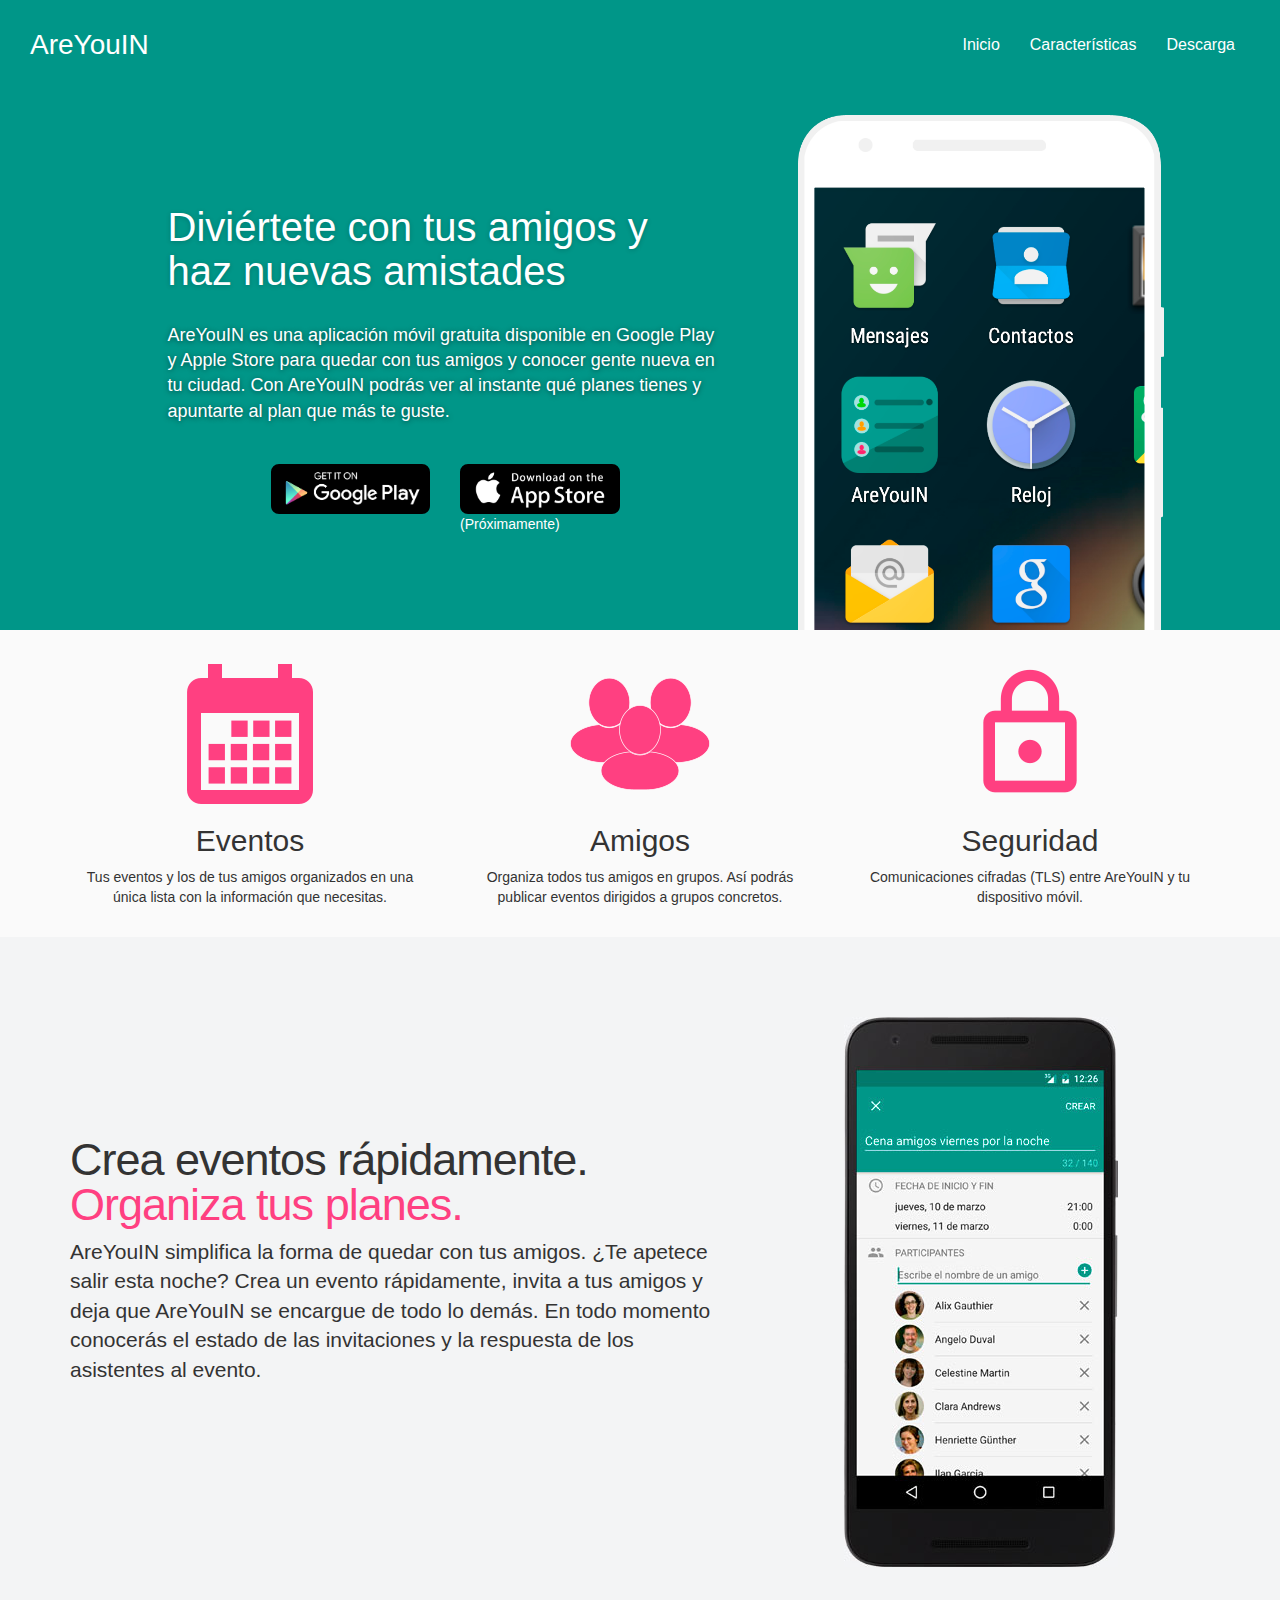
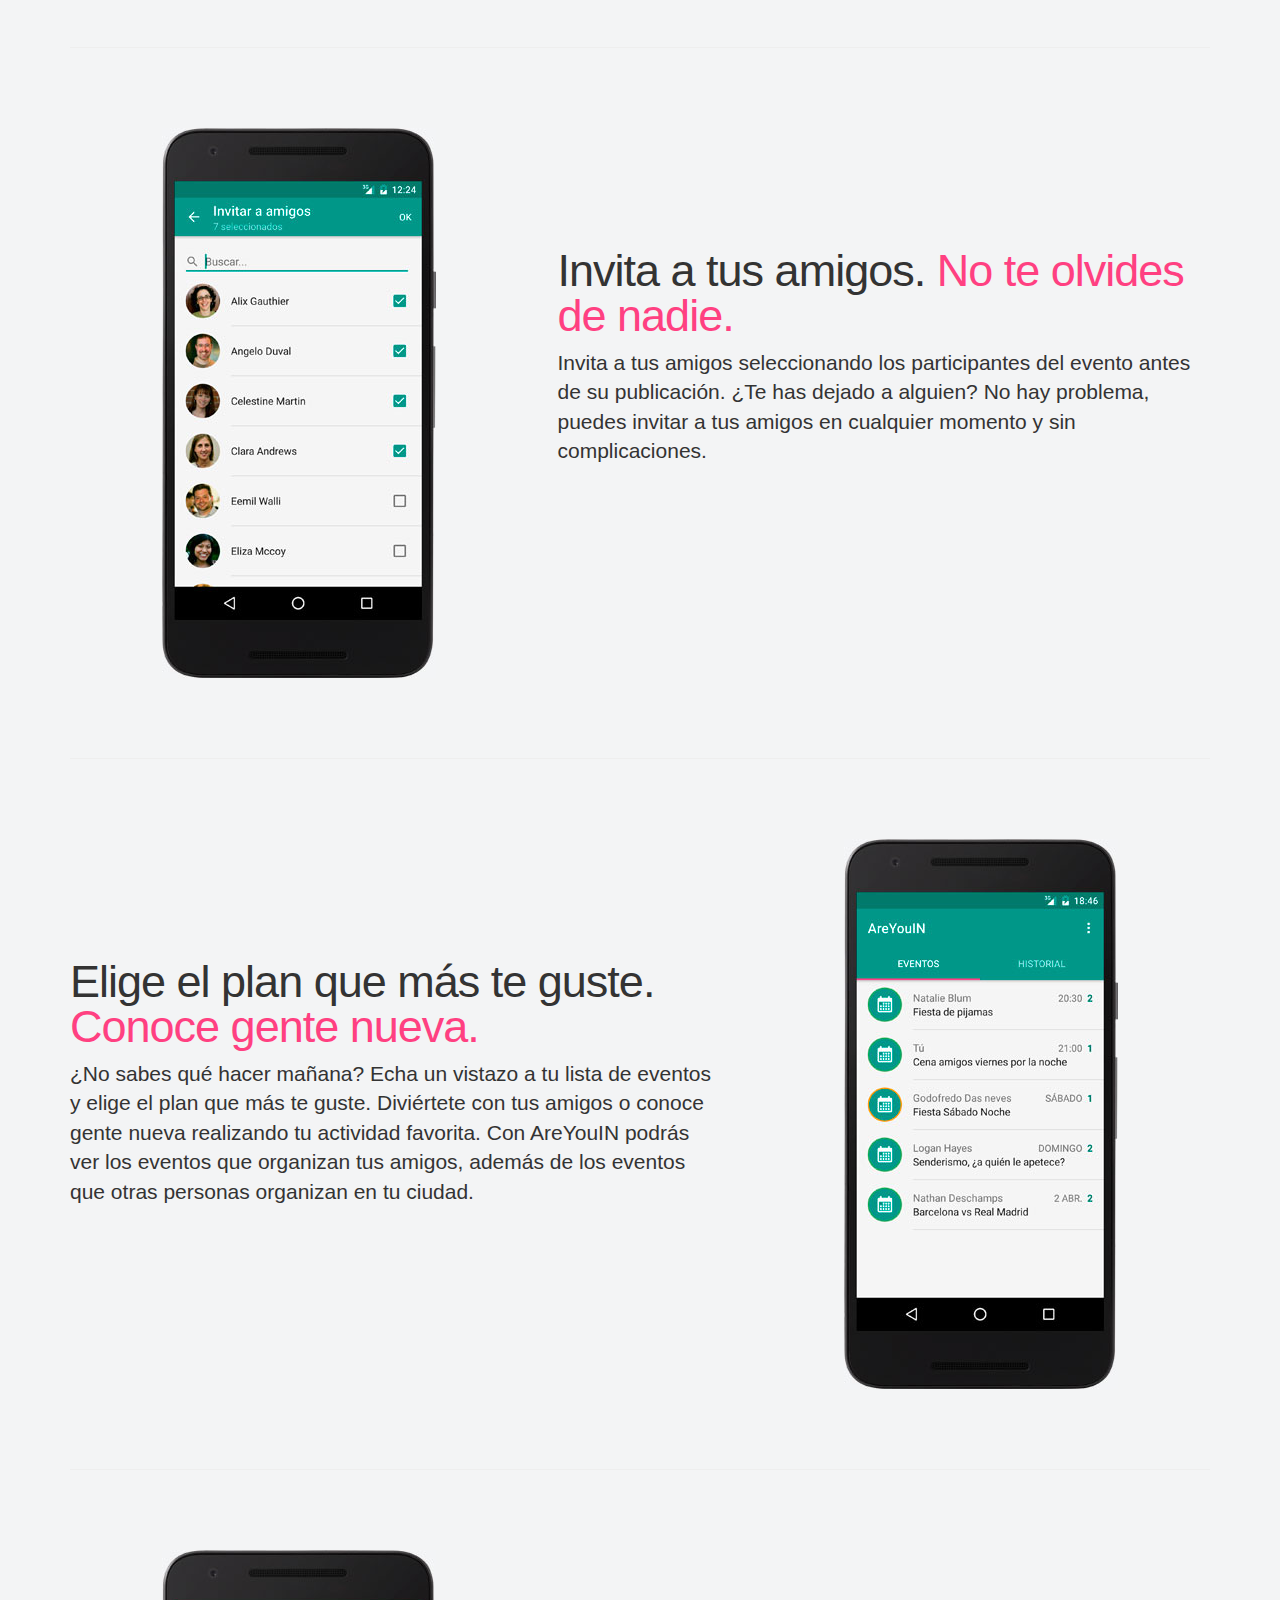
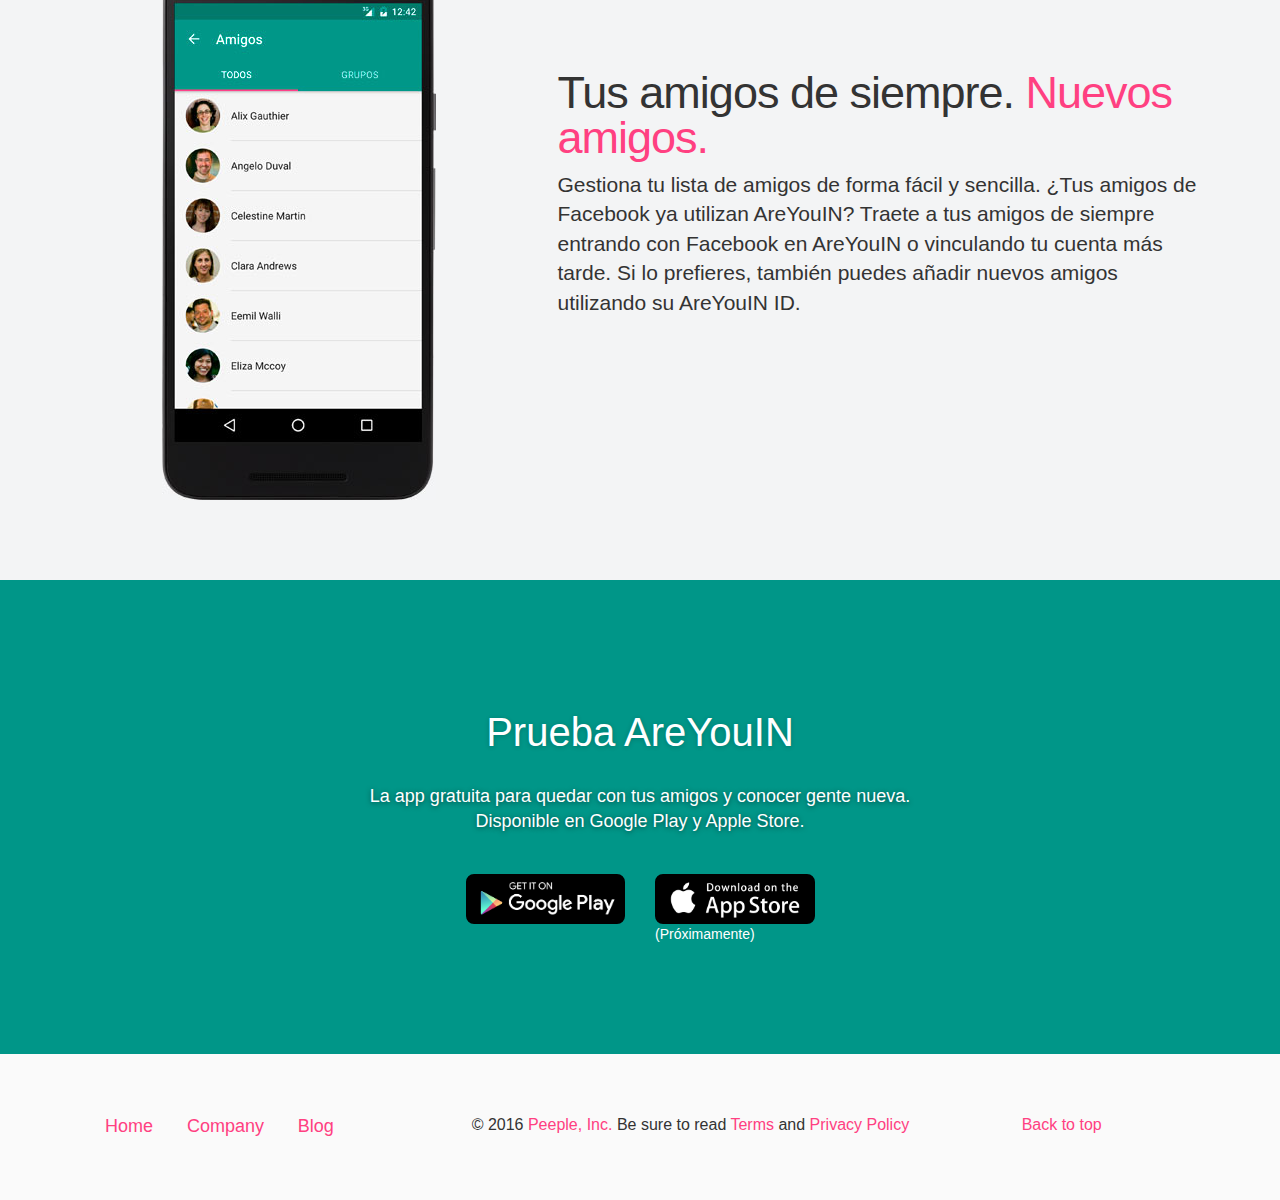
==== index.html @ 624d9320 "Initial version" ====
<!DOCTYPE html>
<html lang="en">
<head>
  <meta charset="utf-8">
  <meta http-equiv="X-UA-Compatible" content="IE=edge">
  <meta name="viewport" content="width=device-width, initial-scale=1">
  <!-- The above 3 meta tags *must* come first in the head; any other head content must come *after* these tags -->
  <meta name="description" content="">
  <meta name="author" content="">
  <link rel="icon" href="../../favicon.ico">

  <title>AreYouIN: Diviértete con tus amigos y haz nuevas amistades</title>

  <!-- Latest compiled and minified CSS -->
  <link rel="stylesheet" href="css/bootstrap.min.css">

  <!-- Optional theme -->
  <link rel="stylesheet" href="css/bootstrap-theme.min.css">

  <!-- Custom styles for this template -->
  <link rel="stylesheet" href="styles/main.css" >

  <!-- Just to make our placeholder images work. Don't actually copy the next line! -->
  <script src="js/holder.min.js"></script>

</head>
<!-- NAVBAR
================================================== -->
<body>

  <a name="home"></a>

  <!-- Toolbar -->
  <div class="navbar-wrapper">
    <div class="container-fluid">
      <nav class="navbar navbar-transparent navbar-static-top">
        <div class="container">
          <div class="navbar-header">
            <button type="button" class="navbar-toggle collapsed" data-toggle="collapse" data-target="#navbar" aria-expanded="false" aria-controls="navbar">
              <span class="sr-only">Toggle navigation</span>
              <span class="icon-bar"></span>
              <span class="icon-bar"></span>
              <span class="icon-bar"></span>
            </button>
            <span class="navbar-brand">AreYouIN</span>
          </div>
          <div class="navbar-collapse collapse toolbar-actions">
            <ul class="nav navbar-nav">
              <li><a href="#home">Inicio</a></li>
              <li><a href="#features">Características</a></li>
              <li><a href="#download">Descarga</a></li>
            </ul>
          </div>
        </div>
      </nav>
    </div>
  </div>

  <!-- Parallax -->
  <div class="container-fluid parallax">
    <div class="container">
      <div class="row">
        <div class="col-sm-6 col-sm-offset-1 description">
          <div class="row">
            <div class="col-sm-12">
              <h2>Diviértete con tus amigos y haz nuevas amistades</h2>
              <h5>AreYouIN es una aplicación móvil gratuita disponible en Google Play y Apple Store para
                  quedar con tus amigos y conocer gente nueva en tu ciudad. Con AreYouIN
                  podrás ver al instante qué planes tienes y apuntarte al plan que más te guste.</h5>
            </div>
          </div>
          <div class="row">
            <div class="col-xs-6 download-google-play">
              <a href="https://play.google.com/store/apps/details?id=es.peeple.areyouin&utm_source=global_co&utm_medium=prtnr&utm_content=Mar2515&utm_campaign=PartBadge&pcampaignid=MKT-Other-global-all-co-prtnr-py-PartBadge-Mar2515-1">
                <img alt="Get it on Google Play" src="images/google-play-badge.png" />
              </a>
            </div>

            <div class="col-xs-6 download-apple-store">
              <img alt="Download on the App Store" src="images/apple-store-badge.png" />
              <p class="asp_text">(Próximamente)</p>
            </div>

          </div>
        </div>

        <div class="col-sm-5 phone">
          <img class="phone" src="images/nexus5xflat.png" />
        </div>
      </div>
    </div>
  </div>

  <!-- Marketing messaging and featurettes
  ================================================== -->
  <!-- Wrap the rest of the page in another container to center all the content. -->
  <a class="link_anchor" name="features"></a>
  <div class="container marketing">
    <div class="row">
      <div class="col-sm-4">

        <img src="images/events.png" alt="Generic placeholder image" width="140" height="140">
        <h2>Eventos</h2>
        <p>Tus eventos y los de tus amigos organizados en una única lista con la información que necesitas.</p>
      </div><!-- /.col-lg-4 -->
      <div class="col-sm-4">
        <img src="images/friends.png" alt="Generic placeholder image" width="140" height="140">
        <h2>Amigos</h2>
        <p>Organiza todos tus amigos en grupos. Así podrás publicar eventos dirigidos a grupos concretos.</p>
      </div><!-- /.col-lg-4 -->
      <div class="col-sm-4">
        <img src="images/security.png" alt="Generic placeholder image" width="140" height="140">
        <h2>Seguridad</h2>
        <p>Comunicaciones cifradas (TLS) entre AreYouIN y tu dispositivo móvil.</p>
      </div><!-- /.col-lg-4 -->
    </div><!-- /.row -->
  </div><!-- /.container -->

  <!-- FEATURETTE -->
  <div class="container-fluid featurette">

    <div class="container">

      <div class="featurette-divider"></div>

      <div class="row featurette">
        <div class="col-md-7">
          <h2 class="featurette-heading">Crea eventos rápidamente. <span class="text-muted">Organiza tus planes.</span></h2>
          <p class="lead">AreYouIN simplifica la forma de quedar con tus amigos. ¿Te apetece salir esta noche? Crea un evento rápidamente,
            invita a tus amigos y deja que AreYouIN se encargue de todo lo demás. En todo momento conocerás el estado de las invitaciones y
            la respuesta de los asistentes al evento.</p>
        </div>
        <div class="col-md-5">
          <img class="featurette-image img-responsive center-block" src="images/publish_event.jpg" alt="Generic placeholder image">
        </div>
      </div>

      <hr class="featurette-divider">

      <div class="row featurette">
        <div class="col-md-7 col-md-push-5">
          <h2 class="featurette-heading">Invita a tus amigos. <span class="text-muted">No te olvides de nadie.</span></h2>
          <p class="lead">Invita a tus amigos seleccionando los participantes del evento antes de su publicación. ¿Te has dejado a alguien?
            No hay problema, puedes invitar a tus amigos en cualquier momento y sin complicaciones.</p>
        </div>
        <div class="col-md-5 col-md-pull-7">
          <img class="featurette-image img-responsive center-block" src="images/invite_friends.jpg" alt="Generic placeholder image">
        </div>
      </div>

      <hr class="featurette-divider">

      <div class="row featurette">
        <div class="col-md-7">
          <h2 class="featurette-heading">Elige el plan que más te guste. <span class="text-muted">Conoce gente nueva.</span></h2>
          <p class="lead">¿No sabes qué hacer mañana? Echa un vistazo a tu lista de eventos y elige el plan que más te guste.
            Diviértete con tus amigos o conoce gente nueva realizando tu actividad favorita. Con AreYouIN podrás ver los eventos
            que organizan tus amigos, además de los eventos que otras personas organizan en tu ciudad.</p>
        </div>
        <div class="col-md-5">
          <img class="featurette-image img-responsive center-block" src="images/events_list.jpg" alt="Generic placeholder image">
        </div>
      </div>

      <hr class="featurette-divider">

      <div class="row featurette">
        <div class="col-md-7 col-md-push-5">
          <h2 class="featurette-heading">Tus amigos de siempre. <span class="text-muted">Nuevos amigos.</span></h2>
          <p class="lead">Gestiona tu lista de amigos de forma fácil y sencilla. ¿Tus amigos de Facebook ya utilizan AreYouIN? Traete
            a tus amigos de siempre entrando con Facebook en AreYouIN o vinculando tu cuenta más tarde. Si lo prefieres, también
            puedes añadir nuevos amigos utilizando su AreYouIN ID.</p>
        </div>
        <div class="col-md-5 col-md-pull-7">
          <img class="featurette-image img-responsive center-block" src="images/friends_list.jpg" alt="Generic placeholder image">
        </div>
      </div>

      <div class="featurette-divider"></div>

    </div> <!-- END CONTAINER -->

  </div> <!-- END FLUID CONTAINER -->

  <div class="container-fluid download">
    <div class="row">
      <a class="link_anchor" name="download"></a>
      <h2>Prueba AreYouIN</h2>
      <h5>La app gratuita para quedar con tus amigos y conocer gente nueva.<br/>
        Disponible en Google Play y Apple Store.</h5>

      <div class="col-xs-6 download-google-play">
        <a href="https://play.google.com/store/apps/details?id=es.peeple.areyouin&utm_source=global_co&utm_medium=prtnr&utm_content=Mar2515&utm_campaign=PartBadge&pcampaignid=MKT-Other-global-all-co-prtnr-py-PartBadge-Mar2515-1">
          <img alt="Get it on Google Play" src="images/google-play-badge.png" />
        </a>
      </div>

      <div class="col-xs-6 download-apple-store">
        <img alt="Download on the App Store" src="images/apple-store-badge.png" />
        <p class="asp_text">(Próximamente)</p>
      </div>

    </div>
  </div>

  <!-- FOOTER -->
  <footer class="container footer">
    <div class="row">
      <div class="col-md-4">
        <ul>
          <li><a href="#">Home</a></li>
          <li><a href="#">Company</a></li>
          <li><a href="#">Blog</a></li>
        </ul>
      </div>
      <div class="col-md-2 col-md-push-6">
        <p><a href="#home">Back to top</a></p>
      </div>
      <div class="col-md-6 col-md-pull-2">
        <p>&copy; 2016 <a href="#">Peeple, Inc.</a> Be sure to read <a href="#">Terms</a> and <a href="#">Privacy Policy</a></p>
      </div>
    </div>
  </footer>


  <!-- Bootstrap core JavaScript
  ================================================== -->
  <!-- Placed at the end of the document so the pages load faster -->

  <!-- jQuery (necessary for Bootstrap's JavaScript plugins) -->
  <script src="https://ajax.googleapis.com/ajax/libs/jquery/1.11.3/jquery.min.js"></script>

  <script>window.jQuery || document.write('<script src="../../assets/js/vendor/jquery.min.js"><\/script>')</script>

  <!-- Latest compiled and minified JavaScript -->
  <script src="js/bootstrap.min.js"/>

  <!-- IE10 viewport hack for Surface/desktop Windows 8 bug -->
  <script src="js/ie10-viewport-bug-workaround.js"/>

  <!-- HTML5 shim and Respond.js for IE8 support of HTML5 elements and media queries -->
  <!-- WARNING: Respond.js doesn't work if you view the page via file:// -->
  <!--[if lt IE 9]>
  <script src="https://oss.maxcdn.com/html5shiv/3.7.2/html5shiv.min.js"></script>
  <script src="https://oss.maxcdn.com/respond/1.4.2/respond.min.js"></script>
  <![endif]-->
</body>
</html>
---- styles/main.css ----
body {
  min-width: 320px;
  background: #fafafa;
  font-family: 'Roboto', 'Helvetica Neue', Helvetica, Arial, sans-serif;
  color: #333;
}

.text-muted {
  color: #FF4081;
}

.navbar {
  margin-bottom: 0px;
  border: 0px;
}

.navbar-brand {
  color: #fff;
  font-size: 28px;
  text-shadow: none;
}

a, a:hover {
  color: #FF4081;
}

/* Special class on .container surrounding .navbar, used for positioning it into place. */
.navbar-wrapper {
  position: absolute;
  top: 0;
  right: 0;
  left: 0;
  z-index: 20;
}

/* Flip around the padding for proper display in narrow viewports */
.navbar-wrapper > .container {
  padding-right: 0;
  padding-left: 0;
}
.navbar-wrapper .navbar {
  padding-right: 15px;
  padding-left: 15px;
}
.navbar-wrapper .navbar .container {
  width: auto;
}

.navbar-nav > li > a {
  color: #fff;
  font-size: 16px;
  text-shadow: none;
}

.nav > li > a:hover {
  /*color: #fff;*/
  color: #FF4081;
  background-color: #B2DFDB;
}

.nav > li > a:focus {
  background-color: none;
}

.toolbar {
  height: 72px;
  background-color: #009688;
}

.toolbar-actions {
  float: right;
}

.center {
  text-align: center;
}

.parallax {
  background-color: #009688;
  color: #FFF;
}

div.download {
  padding: 100px 50px 100px 50px;
  background-color: #009688;
  color: #FFF;
  text-align: center;
}

.description h2,
.download h2 {
  text-shadow: 0 1px 5px rgba(0,0,0,0.2);
  font-weight: 200;
  font-size: 40px;
  margin: 30px 0 15px;
}

.download h2 {
  font-weight: 400;
}

.description h5,
.download h5 {
  text-shadow: 0 1px 5px rgba(0,0,0,0.5);
  line-height: 1.4;
  font-weight: 400;
  font-size: 18px;
  -webkit-margin-before: 1.67em;
  -webkit-margin-after: 1.67em;
  -webkit-margin-start: 0px;
  -webkit-margin-end: 0px;
}

* {
  -webkit-font-smoothing: antialiased;
}

.download-google-play {
  text-align: right;
}

.download-google-play img:hover {
  border-color: #FF4081;
}

.download-google-play img {
  width: auto;
  height: 50px;
  background-color: #000;
  border: 2px solid #000;
  border-radius: 8px;
}

.download-apple-store {
  text-align: left;
}

.download-apple-store img {
  width: auto;
  height: 50px;
  background-color: #000;
  border: 2px solid #000;
  border-radius: 8px;
}

.download-apple-store img:hover {
  border-color: #FF4081;
}

.asp_text {
    -webkit-font-smoothing: antialiased;
}

.footer {
  padding: 50px;
}

.footer ul {
  display: block;
  padding: 10px 0px 10px 0px;
  margin: 0;
}

.footer ul > li {
  display: inline-block;
  list-style: none;
}

.footer li {
  margin: 0;
  font-size: 18px;
}

.footer li + li {
  margin: 0;
  padding: 0px 0px 0px 30px;
  font-size: 18px;
}

.footer p {
  margin: 0;
  padding: 10px 0px 10px 0px;
  font-size: 16px;
}

@media (max-width: 446px) {

  .description h2 {
    font-size: 30px;
    margin: 30px 0 15px;
  }

  .description h5 {
    line-height: 1.4;
    font-size: 15px;
  }

  .download-google-play {
    text-align: right;
  }

  .download-google-play img {
    width: 100%;
    height: auto;
  }

  .download-apple-store {
    text-align: left;
  }

  .download-apple-store img {
    width: 100%;
    height: auto;
  }
}

@media (max-width: 767px) {

  .parallax {
    height: 100%;
    margin-bottom: 24px;
    overflow-y: hidden;
  }

  .parallax div.description {
    margin-top: 35px;
  }

  .parallax div.phone {
    margin-top: 25px;
    margin-bottom: 25px;
    text-align: center;
  }

  .parallax img.phone {
    height: auto;
    width: 65%;
  }
}

@media (min-width: 768px) {
  .parallax {
    height: 630px;
    margin-bottom: 24px;
    overflow-y: hidden;
  }

  .parallax div.description {
    margin-top: 100px;
  }

  .parallax div.phone {
    margin-top: 85px;
    text-align: center;
  }

  .parallax img.phone {
    height: auto;
    width: 85%;
  }

  .download-google-play {
    margin-top: 10px;
  }

  .download-apple-store {
    margin-top: 10px;
  }
  /* Navbar positioning foo */
  .navbar-wrapper {
    margin-top: 20px;
  }
  .navbar-wrapper .container {
    padding-right: 15px;
    padding-left: 15px;
  }
  .navbar-wrapper .navbar {
    padding-right: 0;
    padding-left: 0;
  }

  /* The navbar becomes detached from the top, so we round the corners */
  .navbar-wrapper .navbar {
    border-radius: 4px;
  }

  .featurette-heading {
    font-size: 45px;
  }
}

@media (min-width: 992px) {

  .parallax div.description {
    margin-top: 175px;
  }

  .parallax div.phone {
    margin-top: 115px;
    text-align: center;
  }

  .parallax img.phone {
    height: auto;
    width: 366px;
  }

  .featurette-heading {
    margin-top: 120px;
  }
}

.ayi-brand {
  font-family: 'Roboto', 'Helvetica Neue', Helvetica, Arial, sans-serif;
  font-weight: bold;
}

.marketing .col-sm-4 {
  margin-top: 10px;
  margin-bottom: 20px;
  text-align: center;
}
.marketing h2 {
  font-weight: normal;
}
.marketing .col-sm-4 p {
  margin-right: 10px;
  margin-left: 10px;
}

.link_anchor {
  -webkit-transition: all 0.5s ease;
}

/* Featurettes
------------------------- */
.featurette {
  background-color: #f3f4f5;
}

.featurette-divider {
  margin: 80px 0; /* Space out the Bootstrap <hr> more */
}

/* Thin out the marketing headings */
.featurette-heading {
  font-weight: 400;
  line-height: 1;
  letter-spacing: -1px;
}
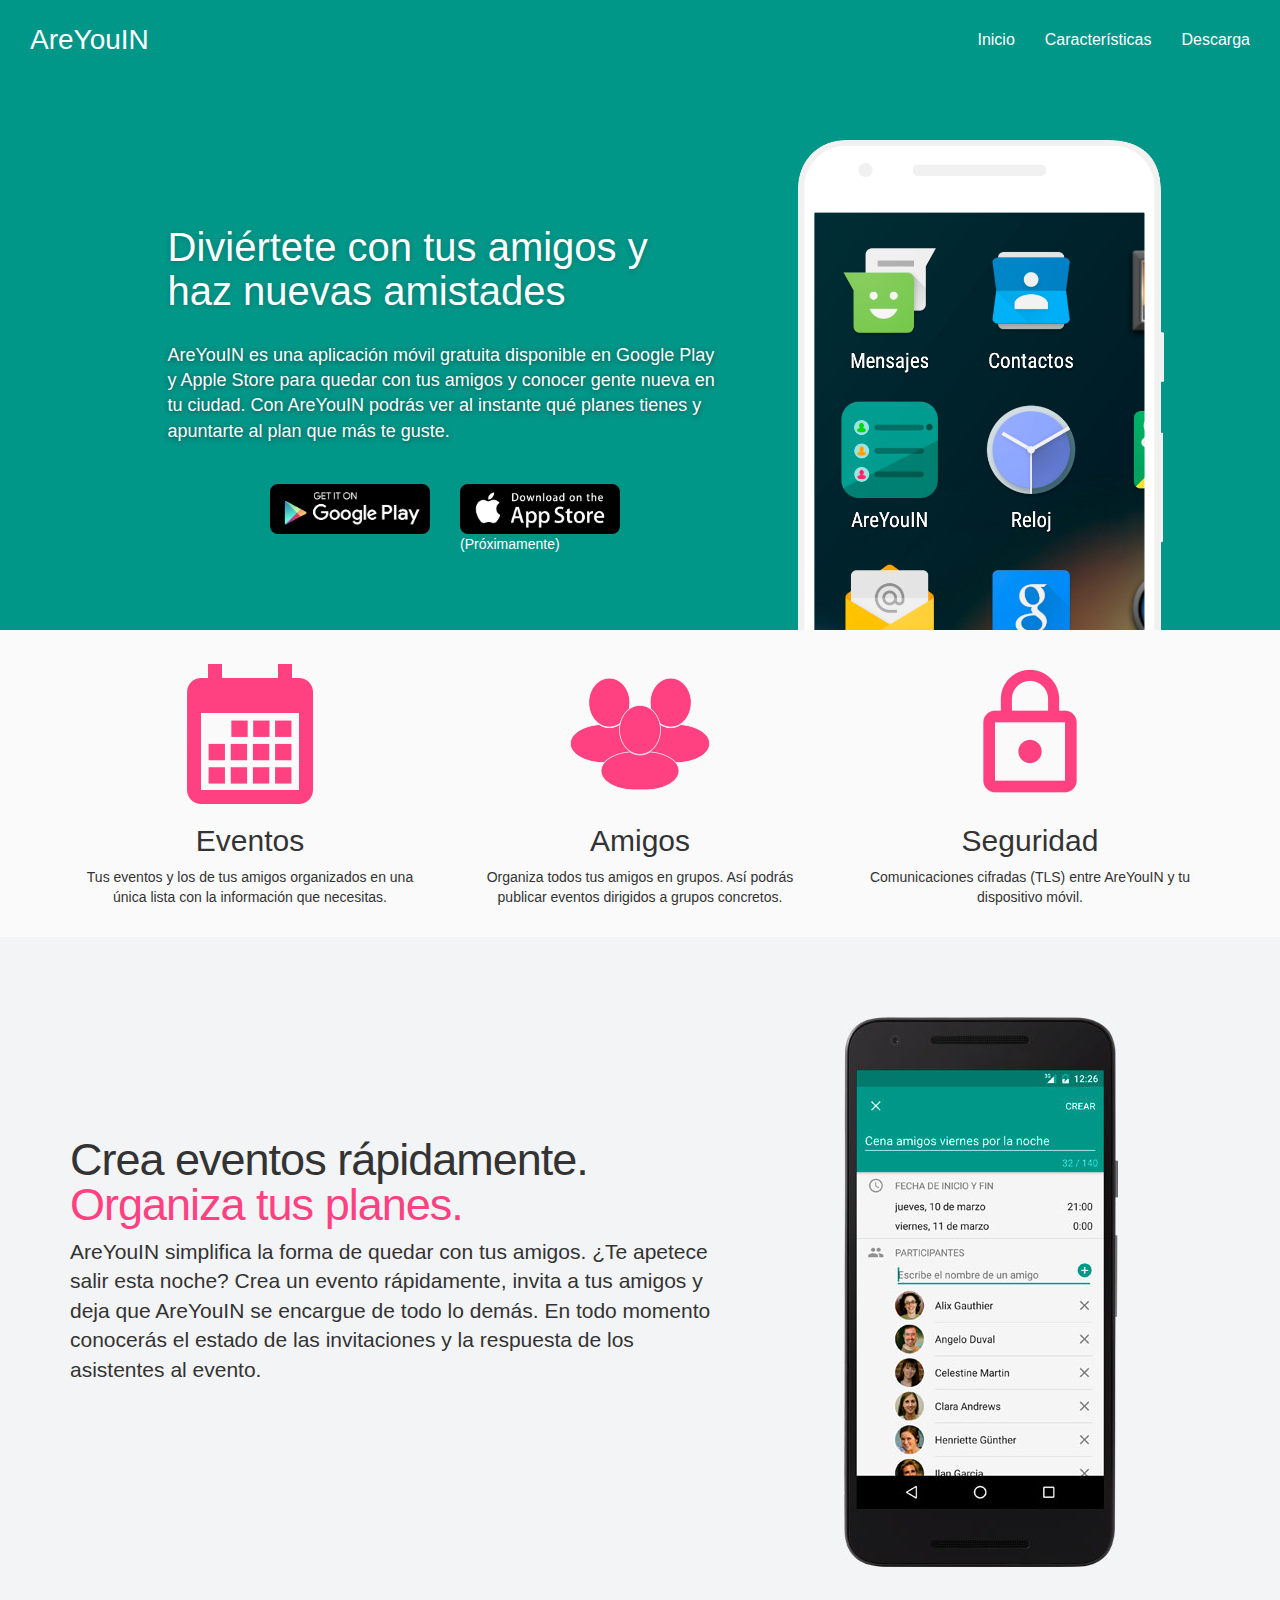
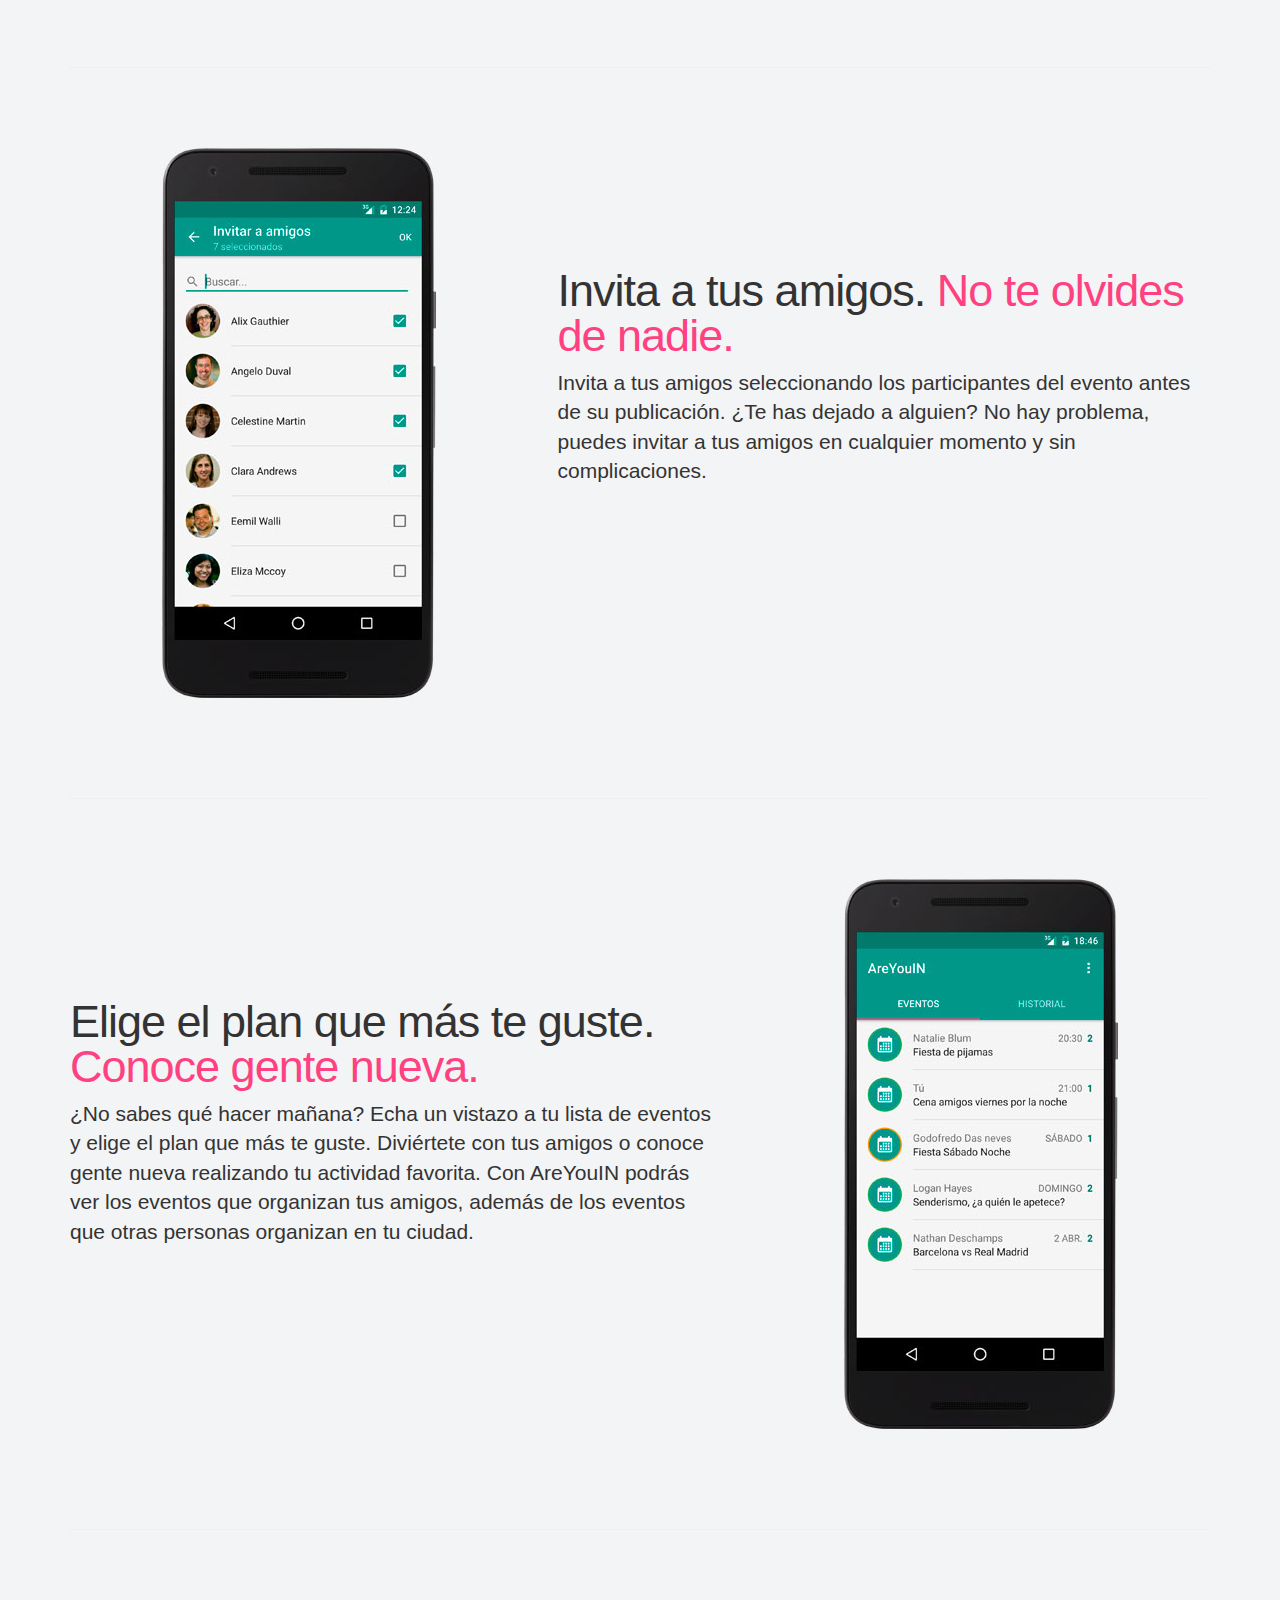
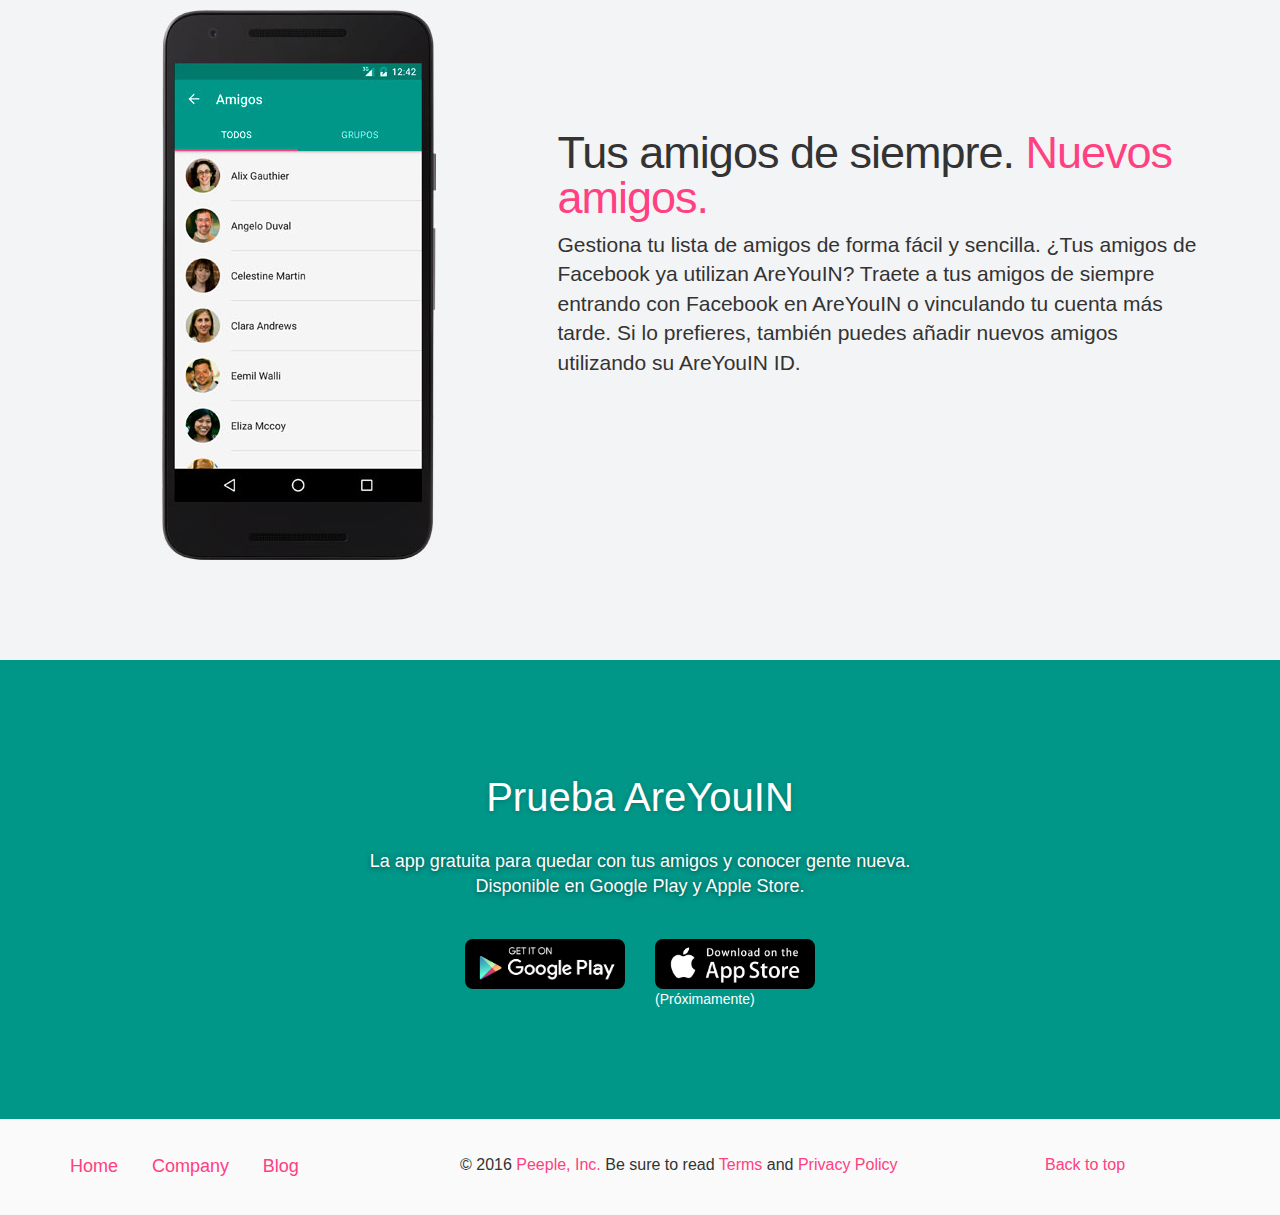
==== commit 0fd90d84: "Fix HTML layout and CSS" ====
--- a/index.html
+++ b/index.html
@@ -31,28 +31,28 @@
   <a name="home"></a>
 
   <!-- Toolbar -->
-  <div class="navbar-wrapper">
-    <div class="container-fluid">
-      <nav class="navbar navbar-transparent navbar-static-top">
-        <div class="container">
-          <div class="navbar-header">
-            <button type="button" class="navbar-toggle collapsed" data-toggle="collapse" data-target="#navbar" aria-expanded="false" aria-controls="navbar">
-              <span class="sr-only">Toggle navigation</span>
-              <span class="icon-bar"></span>
-              <span class="icon-bar"></span>
-              <span class="icon-bar"></span>
-            </button>
-            <span class="navbar-brand">AreYouIN</span>
-          </div>
-          <div class="navbar-collapse collapse toolbar-actions">
-            <ul class="nav navbar-nav">
-              <li><a href="#home">Inicio</a></li>
-              <li><a href="#features">Características</a></li>
-              <li><a href="#download">Descarga</a></li>
-            </ul>
-          </div>
-        </div>
-      </nav>
+  <div class="container-fluid navbar-wrapper navbar-static-top">
+    <div class="row">
+      <div class="col-md-12">
+          <nav class="navbar navbar-transparent">
+            <div class="navbar-header">
+              <button type="button" class="navbar-toggle collapsed" data-toggle="collapse" data-target="#navbar" aria-expanded="false" aria-controls="navbar">
+                <span class="sr-only">Toggle navigation</span>
+                <span class="icon-bar"></span>
+                <span class="icon-bar"></span>
+                <span class="icon-bar"></span>
+              </button>
+              <span class="navbar-brand">AreYouIN</span>
+            </div>
+            <div class="navbar-collapse collapse pull-right">
+              <ul class="nav navbar-nav">
+                <li><a href="#home">Inicio</a></li>
+                <li><a href="#features">Características</a></li>
+                <li><a href="#download">Descarga</a></li>
+              </ul>
+            </div>
+          </nav>
+      </div>
     </div>
   </div>
 
@@ -78,7 +78,7 @@
 
             <div class="col-xs-6 download-apple-store">
               <img alt="Download on the App Store" src="images/apple-store-badge.png" />
-              <p class="asp_text">(Próximamente)</p>
+              <p>(Próximamente)</p>
             </div>
 
           </div>
@@ -94,7 +94,7 @@
   <!-- Marketing messaging and featurettes
   ================================================== -->
   <!-- Wrap the rest of the page in another container to center all the content. -->
-  <a class="link_anchor" name="features"></a>
+  <a name="features"></a>
   <div class="container marketing">
     <div class="row">
       <div class="col-sm-4">
@@ -183,25 +183,32 @@
   </div> <!-- END FLUID CONTAINER -->
 
   <div class="container-fluid download">
-    <div class="row">
-      <a class="link_anchor" name="download"></a>
-      <h2>Prueba AreYouIN</h2>
-      <h5>La app gratuita para quedar con tus amigos y conocer gente nueva.<br/>
-        Disponible en Google Play y Apple Store.</h5>
-
-      <div class="col-xs-6 download-google-play">
-        <a href="https://play.google.com/store/apps/details?id=es.peeple.areyouin&utm_source=global_co&utm_medium=prtnr&utm_content=Mar2515&utm_campaign=PartBadge&pcampaignid=MKT-Other-global-all-co-prtnr-py-PartBadge-Mar2515-1">
-          <img alt="Get it on Google Play" src="images/google-play-badge.png" />
-        </a>
-      </div>
-
-      <div class="col-xs-6 download-apple-store">
-        <img alt="Download on the App Store" src="images/apple-store-badge.png" />
-        <p class="asp_text">(Próximamente)</p>
-      </div>
-
-    </div>
-  </div>
+    <div class="container">
+      <!-- Get AreYouIN -->
+      <div class="row">
+        <div class="col-md-12">
+          <a name="download"></a>
+          <h2>Prueba AreYouIN</h2>
+          <h5>La app gratuita para quedar con tus amigos y conocer gente nueva.<br/>
+            Disponible en Google Play y Apple Store.</h5>
+        </div>
+      </div>
+      <!-- Download buttons -->
+      <div class="row">
+        <!-- Google Play -->
+        <div class="col-xs-6 download-google-play">
+          <a href="https://play.google.com/store/apps/details?id=es.peeple.areyouin&utm_source=global_co&utm_medium=prtnr&utm_content=Mar2515&utm_campaign=PartBadge&pcampaignid=MKT-Other-global-all-co-prtnr-py-PartBadge-Mar2515-1">
+            <img alt="Get it on Google Play" src="images/google-play-badge.png" />
+          </a>
+        </div>
+        <!-- Apple Store -->
+        <div class="col-xs-6 download-apple-store">
+          <img alt="Download on the App Store" src="images/apple-store-badge.png" />
+          <p>(Próximamente)</p>
+        </div>
+      </div>
+    </div> <!-- End container -->
+  </div> <!-- End container fluid -->
 
   <!-- FOOTER -->
   <footer class="container footer">
--- a/styles/main.css
+++ b/styles/main.css
@@ -1,8 +1,18 @@
+* {
+  -webkit-font-smoothing: antialiased;
+}
+
 body {
   min-width: 320px;
   background: #fafafa;
   font-family: 'Roboto', 'Helvetica Neue', Helvetica, Arial, sans-serif;
   color: #333;
+  margin: 0;
+  padding: 0;
+}
+
+a, a:hover {
+  color: #FF4081;
 }
 
 .text-muted {
@@ -20,30 +30,13 @@
   text-shadow: none;
 }
 
-a, a:hover {
-  color: #FF4081;
-}
-
-/* Special class on .container surrounding .navbar, used for positioning it into place. */
 .navbar-wrapper {
-  position: absolute;
-  top: 0;
-  right: 0;
-  left: 0;
-  z-index: 20;
-}
-
-/* Flip around the padding for proper display in narrow viewports */
-.navbar-wrapper > .container {
-  padding-right: 0;
-  padding-left: 0;
-}
-.navbar-wrapper .navbar {
-  padding-right: 15px;
-  padding-left: 15px;
-}
-.navbar-wrapper .navbar .container {
-  width: auto;
+  background-color: #009688;
+}
+
+.navbar-wrapper > .row {
+  margin-top: 15px;
+  margin-bottom: 15px;
 }
 
 .navbar-nav > li > a {
@@ -62,97 +55,28 @@
   background-color: none;
 }
 
-.toolbar {
-  height: 72px;
-  background-color: #009688;
-}
-
-.toolbar-actions {
-  float: right;
-}
-
-.center {
+.marketing .col-sm-4 {
+  margin-top: 10px;
+  margin-bottom: 20px;
   text-align: center;
 }
 
-.parallax {
-  background-color: #009688;
-  color: #FFF;
-}
-
-div.download {
-  padding: 100px 50px 100px 50px;
-  background-color: #009688;
-  color: #FFF;
-  text-align: center;
-}
-
-.description h2,
-.download h2 {
-  text-shadow: 0 1px 5px rgba(0,0,0,0.2);
-  font-weight: 200;
-  font-size: 40px;
-  margin: 30px 0 15px;
-}
-
-.download h2 {
+.marketing h2 {
+  font-weight: normal;
+}
+.marketing .col-sm-4 p {
+  margin-right: 10px;
+  margin-left: 10px;
+}
+
+.featurette {
+  background-color: #f3f4f5;
+}
+
+.featurette-heading {
   font-weight: 400;
-}
-
-.description h5,
-.download h5 {
-  text-shadow: 0 1px 5px rgba(0,0,0,0.5);
-  line-height: 1.4;
-  font-weight: 400;
-  font-size: 18px;
-  -webkit-margin-before: 1.67em;
-  -webkit-margin-after: 1.67em;
-  -webkit-margin-start: 0px;
-  -webkit-margin-end: 0px;
-}
-
-* {
-  -webkit-font-smoothing: antialiased;
-}
-
-.download-google-play {
-  text-align: right;
-}
-
-.download-google-play img:hover {
-  border-color: #FF4081;
-}
-
-.download-google-play img {
-  width: auto;
-  height: 50px;
-  background-color: #000;
-  border: 2px solid #000;
-  border-radius: 8px;
-}
-
-.download-apple-store {
-  text-align: left;
-}
-
-.download-apple-store img {
-  width: auto;
-  height: 50px;
-  background-color: #000;
-  border: 2px solid #000;
-  border-radius: 8px;
-}
-
-.download-apple-store img:hover {
-  border-color: #FF4081;
-}
-
-.asp_text {
-    -webkit-font-smoothing: antialiased;
-}
-
-.footer {
-  padding: 50px;
+  line-height: 1;
+  letter-spacing: -1px;
 }
 
 .footer ul {
@@ -183,47 +107,11 @@
   font-size: 16px;
 }
 
-@media (max-width: 446px) {
-
-  .description h2 {
-    font-size: 30px;
-    margin: 30px 0 15px;
-  }
-
-  .description h5 {
-    line-height: 1.4;
-    font-size: 15px;
-  }
-
-  .download-google-play {
-    text-align: right;
-  }
-
-  .download-google-play img {
-    width: 100%;
-    height: auto;
-  }
-
-  .download-apple-store {
-    text-align: left;
-  }
-
-  .download-apple-store img {
-    width: 100%;
-    height: auto;
-  }
-}
-
-@media (max-width: 767px) {
+@media (min-width: 0px) {
 
   .parallax {
-    height: 100%;
-    margin-bottom: 24px;
-    overflow-y: hidden;
-  }
-
-  .parallax div.description {
-    margin-top: 35px;
+    background-color: #009688;
+    color: #FFF;
   }
 
   .parallax div.phone {
@@ -235,68 +123,173 @@
   .parallax img.phone {
     height: auto;
     width: 65%;
-  }
+    max-width: 240px;
+  }
+
+  .description h2,
+  .download h2 {
+    text-shadow: 0 1px 5px rgba(0,0,0,0.2);
+    font-weight: 200;
+    font-size: 30px;
+    margin: 15px 0px 15px 0px;
+  }
+
+  .description h5,
+  .download h5 {
+    text-shadow: 0 1px 5px rgba(0,0,0,0.5);
+    line-height: 1.4;
+    font-weight: 400;
+    font-size: 15px;
+    -webkit-margin-before: 1.67em;
+    -webkit-margin-after: 1.67em;
+    -webkit-margin-start: 0px;
+    -webkit-margin-end: 0px;
+  }
+
+  .download h2 {
+    font-weight: 400;
+  }
+
+  .download-google-play {
+    text-align: right;
+  }
+
+  .download-google-play img {
+    width: 100%;
+    height: auto;
+    max-width: 160px;
+    background-color: #000;
+    border: 2px solid #000;
+    border-radius: 8px;
+  }
+
+  .download-google-play img:hover {
+    border-color: #FF4081;
+  }
+
+  .download-apple-store {
+    text-align: left;
+  }
+
+  .download-apple-store img {
+    width: 100%;
+    height: auto;
+    max-width: 160px;
+    background-color: #000;
+    border: 2px solid #000;
+    border-radius: 8px;
+  }
+
+  .download-apple-store img:hover {
+    border-color: #FF4081;
+  }
+
+  .featurette-divider {
+    margin: 20px 0; /* Space out the Bootstrap <hr> more */
+  }
+
+  div.download {
+    padding-top: 100px;
+    padding-bottom: 100px;
+    background-color: #009688;
+    /*background-color: #b5b5b5;*/
+    /*background-color: #607D8B;*/
+    /*background-color: #4DB6AC;*/
+    color: #FFF;
+    text-align: center;
+  }
+
+  .footer {
+    padding-top: 15px;
+    padding-bottom: 15px;
+  }
+
 }
 
 @media (min-width: 768px) {
+
   .parallax {
-    height: 630px;
+    height: 550px;
     margin-bottom: 24px;
     overflow-y: hidden;
   }
 
   .parallax div.description {
-    margin-top: 100px;
+    margin-top: 50px;
   }
 
   .parallax div.phone {
-    margin-top: 85px;
+    margin-top: 40px;
     text-align: center;
   }
 
   .parallax img.phone {
     height: auto;
-    width: 85%;
+    width: 80%;
+    min-width: 80%;
+  }
+
+  .description h2,
+  .download h2 {
+    font-weight: 200;
+    font-size: 40px;
+  }
+
+  .download h2 {
+    font-weight: 400;
+  }
+
+  .description h5,
+  .download h5 {
+    line-height: 1.4;
+    font-weight: 400;
+    font-size: 18px;
   }
 
   .download-google-play {
     margin-top: 10px;
   }
 
+  .download-google-play img {
+    width: 160px;
+    height: 50px;
+  }
+
   .download-apple-store {
     margin-top: 10px;
   }
-  /* Navbar positioning foo */
-  .navbar-wrapper {
-    margin-top: 20px;
-  }
-  .navbar-wrapper .container {
-    padding-right: 15px;
-    padding-left: 15px;
-  }
-  .navbar-wrapper .navbar {
-    padding-right: 0;
-    padding-left: 0;
-  }
-
-  /* The navbar becomes detached from the top, so we round the corners */
-  .navbar-wrapper .navbar {
-    border-radius: 4px;
+
+  .download-apple-store img {
+    width: 160px;
+    height: 50px;
   }
 
   .featurette-heading {
     font-size: 45px;
   }
+
+  .featurette img {
+    margin-bottom: 20px;
+  }
+
+  .featurette-divider {
+    margin: 40px 0; /* Space out the Bootstrap <hr> more */
+  }
+
+  .footer {
+    padding-top: 25px;
+    padding-bottom: 25px;
+  }
 }
 
 @media (min-width: 992px) {
 
   .parallax div.description {
-    margin-top: 175px;
+    margin-top: 130px;
   }
 
   .parallax div.phone {
-    margin-top: 115px;
+    margin-top: 60px;
     text-align: center;
   }
 
@@ -308,43 +301,8 @@
   .featurette-heading {
     margin-top: 120px;
   }
-}
-
-.ayi-brand {
-  font-family: 'Roboto', 'Helvetica Neue', Helvetica, Arial, sans-serif;
-  font-weight: bold;
-}
-
-.marketing .col-sm-4 {
-  margin-top: 10px;
-  margin-bottom: 20px;
-  text-align: center;
-}
-.marketing h2 {
-  font-weight: normal;
-}
-.marketing .col-sm-4 p {
-  margin-right: 10px;
-  margin-left: 10px;
-}
-
-.link_anchor {
-  -webkit-transition: all 0.5s ease;
-}
-
-/* Featurettes
-------------------------- */
-.featurette {
-  background-color: #f3f4f5;
-}
-
-.featurette-divider {
-  margin: 80px 0; /* Space out the Bootstrap <hr> more */
-}
-
-/* Thin out the marketing headings */
-.featurette-heading {
-  font-weight: 400;
-  line-height: 1;
-  letter-spacing: -1px;
-}
+
+  .featurette-divider {
+    margin: 80px 0; /* Space out the Bootstrap <hr> more */
+  }
+}
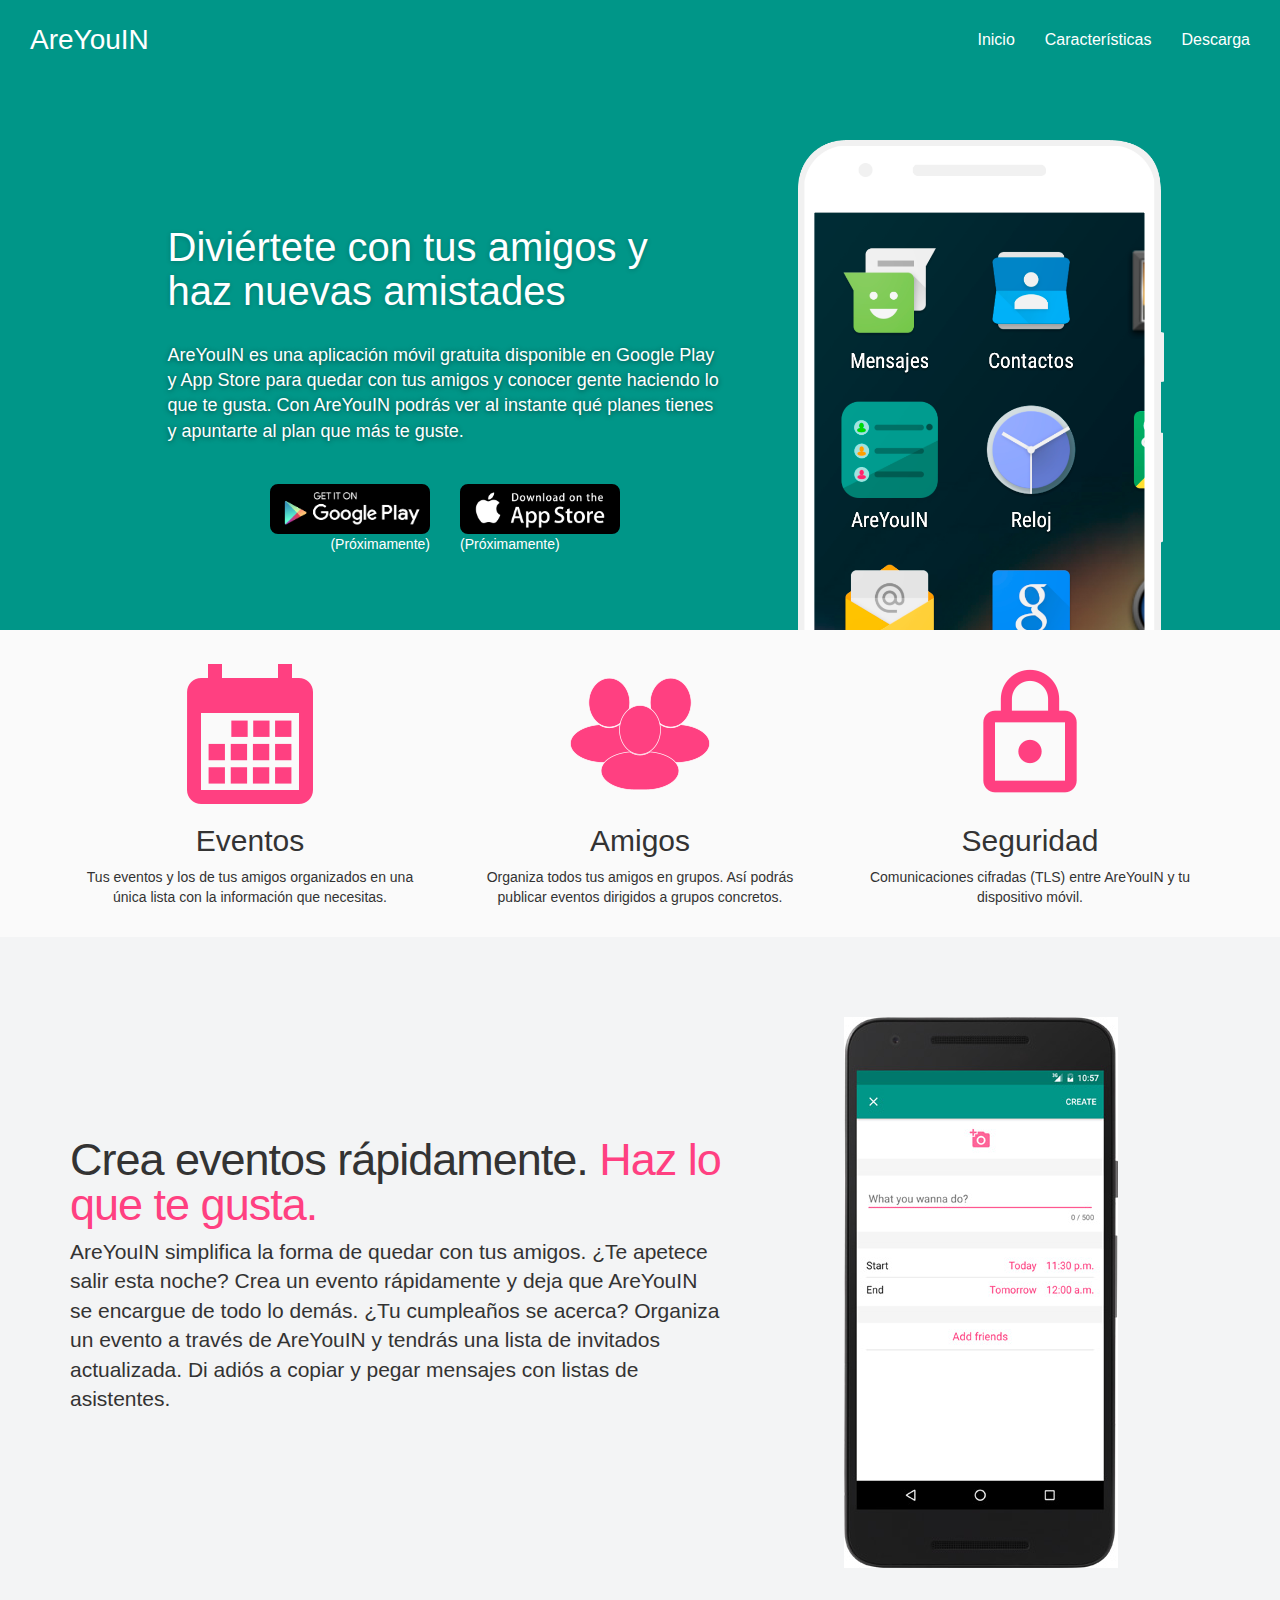
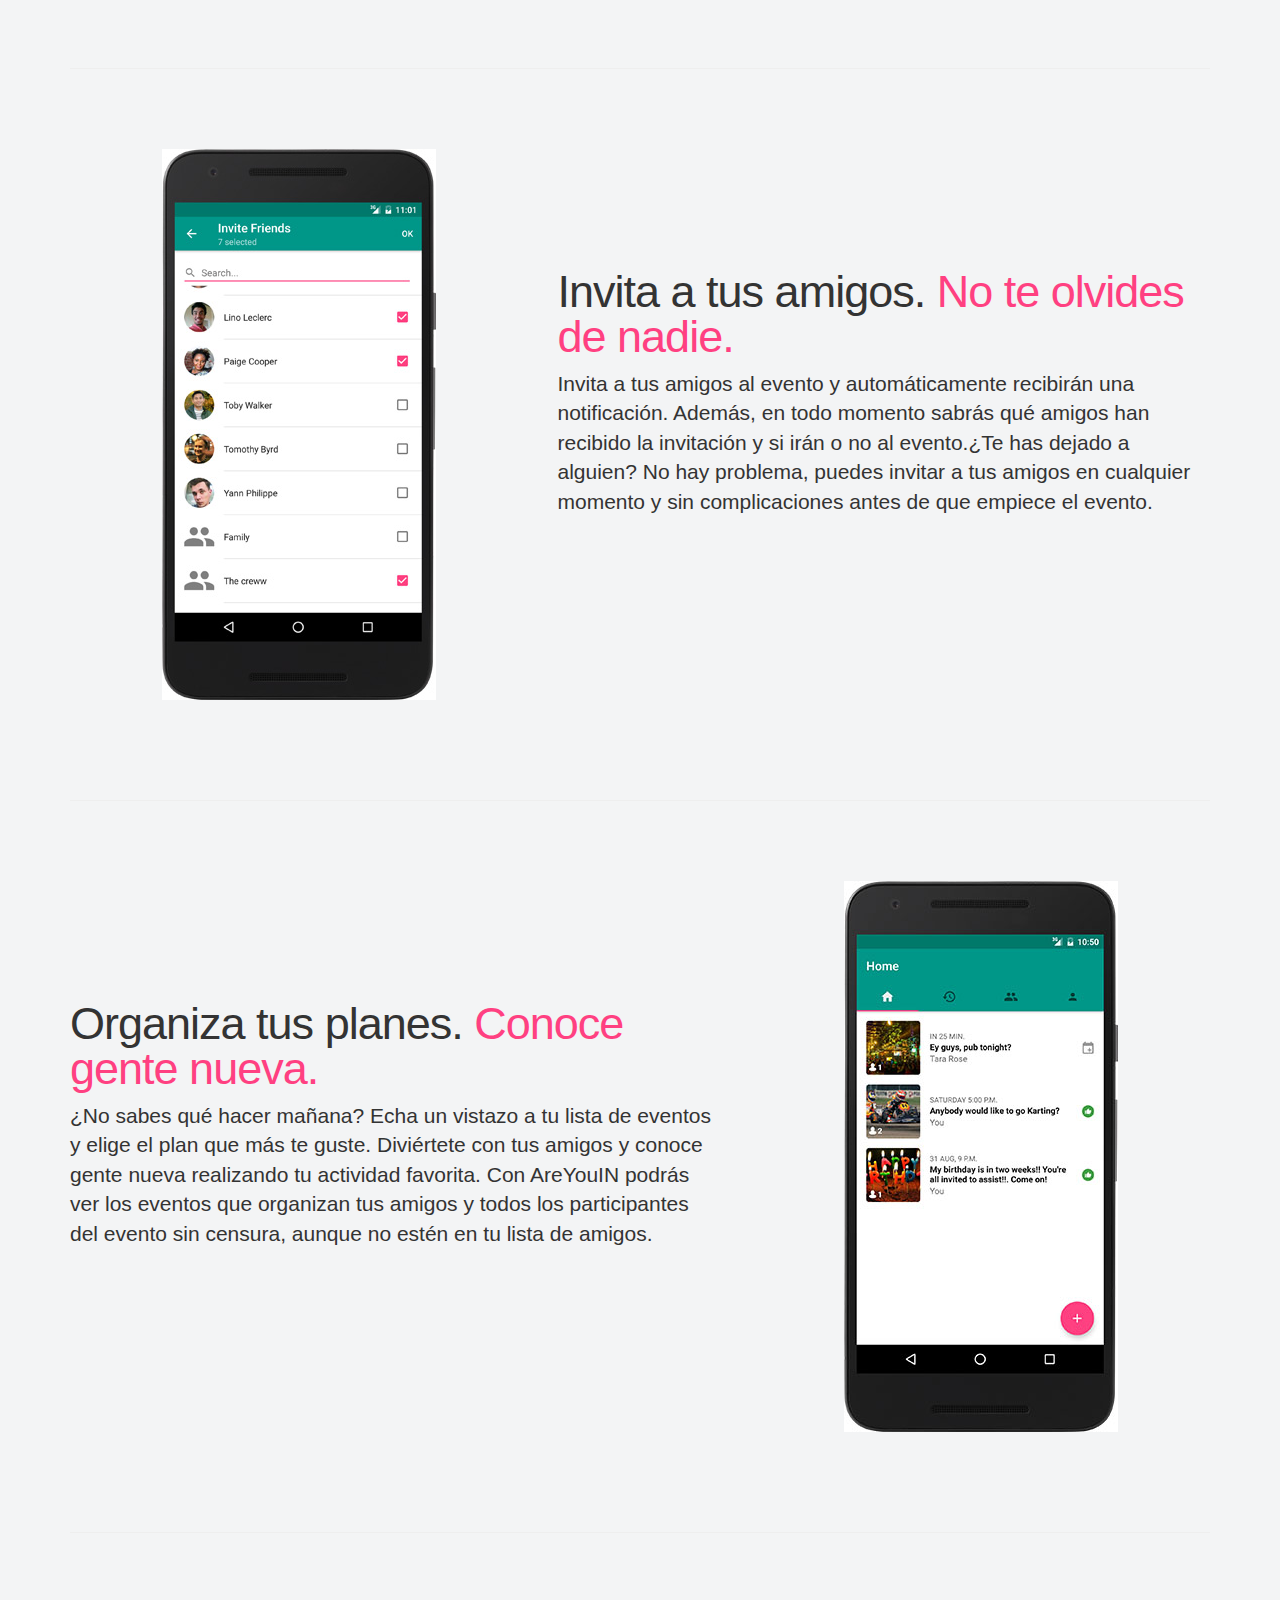
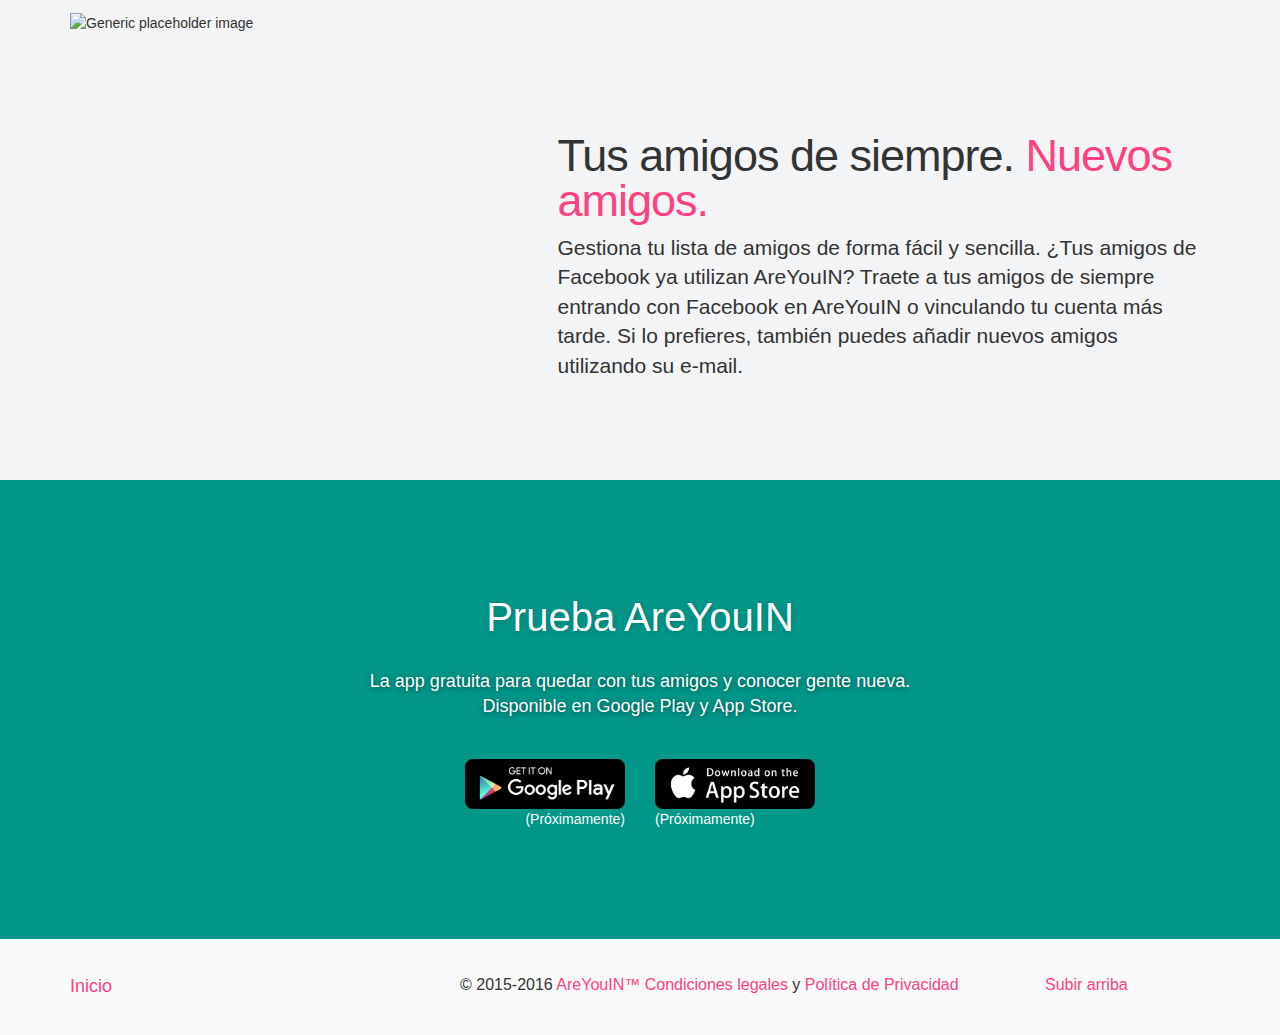
==== commit 06e9dae9: "Add new images with updated version of AreYouIN for Android" ====
--- a/index.html
+++ b/index.html
@@ -7,7 +7,16 @@
   <!-- The above 3 meta tags *must* come first in the head; any other head content must come *after* these tags -->
   <meta name="description" content="">
   <meta name="author" content="">
-  <link rel="icon" href="../../favicon.ico">
+
+  <!-- Favicon -->
+  <link rel="apple-touch-icon" sizes="180x180" href="/apple-touch-icon.png">
+  <link rel="icon" type="image/png" href="/favicon-32x32.png" sizes="32x32">
+  <link rel="icon" type="image/png" href="/favicon-16x16.png" sizes="16x16">
+  <link rel="manifest" href="/manifest.json">
+  <link rel="mask-icon" href="/safari-pinned-tab.svg" color="#5bbad5">
+  <meta name="apple-mobile-web-app-title" content="AreYouIN">
+  <meta name="application-name" content="AreYouIN">
+  <meta name="theme-color" content="#ffffff">
 
   <title>AreYouIN: Diviértete con tus amigos y haz nuevas amistades</title>
 
@@ -64,16 +73,17 @@
           <div class="row">
             <div class="col-sm-12">
               <h2>Diviértete con tus amigos y haz nuevas amistades</h2>
-              <h5>AreYouIN es una aplicación móvil gratuita disponible en Google Play y Apple Store para
-                  quedar con tus amigos y conocer gente nueva en tu ciudad. Con AreYouIN
+              <h5>AreYouIN es una aplicación móvil gratuita disponible en Google Play y App Store para
+                  quedar con tus amigos y conocer gente haciendo lo que te gusta. Con AreYouIN
                   podrás ver al instante qué planes tienes y apuntarte al plan que más te guste.</h5>
             </div>
           </div>
           <div class="row">
             <div class="col-xs-6 download-google-play">
-              <a href="https://play.google.com/store/apps/details?id=es.peeple.areyouin&utm_source=global_co&utm_medium=prtnr&utm_content=Mar2515&utm_campaign=PartBadge&pcampaignid=MKT-Other-global-all-co-prtnr-py-PartBadge-Mar2515-1">
+              <!--<a href="#">-->
                 <img alt="Get it on Google Play" src="images/google-play-badge.png" />
-              </a>
+              <!--</a>-->
+              <p>(Próximamente)</p>
             </div>
 
             <div class="col-xs-6 download-apple-store">
@@ -125,10 +135,8 @@
 
       <div class="row featurette">
         <div class="col-md-7">
-          <h2 class="featurette-heading">Crea eventos rápidamente. <span class="text-muted">Organiza tus planes.</span></h2>
-          <p class="lead">AreYouIN simplifica la forma de quedar con tus amigos. ¿Te apetece salir esta noche? Crea un evento rápidamente,
-            invita a tus amigos y deja que AreYouIN se encargue de todo lo demás. En todo momento conocerás el estado de las invitaciones y
-            la respuesta de los asistentes al evento.</p>
+          <h2 class="featurette-heading">Crea eventos rápidamente. <span class="text-muted">Haz lo que te gusta.</span></h2>
+          <p class="lead">AreYouIN simplifica la forma de quedar con tus amigos. ¿Te apetece salir esta noche? Crea un evento rápidamente y deja que AreYouIN se encargue de todo lo demás. ¿Tu cumpleaños se acerca? Organiza un evento a través de AreYouIN y tendrás una lista de invitados actualizada. Di adiós a copiar y pegar mensajes con listas de asistentes.</p>
         </div>
         <div class="col-md-5">
           <img class="featurette-image img-responsive center-block" src="images/publish_event.jpg" alt="Generic placeholder image">
@@ -140,8 +148,7 @@
       <div class="row featurette">
         <div class="col-md-7 col-md-push-5">
           <h2 class="featurette-heading">Invita a tus amigos. <span class="text-muted">No te olvides de nadie.</span></h2>
-          <p class="lead">Invita a tus amigos seleccionando los participantes del evento antes de su publicación. ¿Te has dejado a alguien?
-            No hay problema, puedes invitar a tus amigos en cualquier momento y sin complicaciones.</p>
+          <p class="lead">Invita a tus amigos al evento y automáticamente recibirán una notificación. Además, en todo momento sabrás qué amigos han recibido la invitación y si irán o no al evento.¿Te has dejado a alguien? No hay problema, puedes invitar a tus amigos en cualquier momento y sin complicaciones antes de que empiece el evento.</p>
         </div>
         <div class="col-md-5 col-md-pull-7">
           <img class="featurette-image img-responsive center-block" src="images/invite_friends.jpg" alt="Generic placeholder image">
@@ -152,10 +159,13 @@
 
       <div class="row featurette">
         <div class="col-md-7">
-          <h2 class="featurette-heading">Elige el plan que más te guste. <span class="text-muted">Conoce gente nueva.</span></h2>
-          <p class="lead">¿No sabes qué hacer mañana? Echa un vistazo a tu lista de eventos y elige el plan que más te guste.
-            Diviértete con tus amigos o conoce gente nueva realizando tu actividad favorita. Con AreYouIN podrás ver los eventos
-            que organizan tus amigos, además de los eventos que otras personas organizan en tu ciudad.</p>
+          <h2 class="featurette-heading">Organiza tus planes. <span class="text-muted">Conoce gente nueva.</span></h2>
+          <!--<p class="lead">¿No sabes qué hacer mañana? Echa un vistazo a tu lista de eventos y elige el plan que más te guste.
+            Diviértete con tus amigos y conoce gente nueva realizando tu actividad favorita. Con AreYouIN podrás ver los eventos
+            que organizan tus amigos, además de los eventos que otras personas organizan en tu ciudad.</p>-->
+            <p class="lead">¿No sabes qué hacer mañana? Echa un vistazo a tu lista de eventos y elige el plan que más te guste.
+              Diviértete con tus amigos y conoce gente nueva realizando tu actividad favorita. Con AreYouIN podrás ver los eventos
+              que organizan tus amigos y todos los participantes del evento sin censura, aunque no estén en tu lista de amigos.</p>
         </div>
         <div class="col-md-5">
           <img class="featurette-image img-responsive center-block" src="images/events_list.jpg" alt="Generic placeholder image">
@@ -169,10 +179,10 @@
           <h2 class="featurette-heading">Tus amigos de siempre. <span class="text-muted">Nuevos amigos.</span></h2>
           <p class="lead">Gestiona tu lista de amigos de forma fácil y sencilla. ¿Tus amigos de Facebook ya utilizan AreYouIN? Traete
             a tus amigos de siempre entrando con Facebook en AreYouIN o vinculando tu cuenta más tarde. Si lo prefieres, también
-            puedes añadir nuevos amigos utilizando su AreYouIN ID.</p>
+            puedes añadir nuevos amigos utilizando su e-mail.</p>
         </div>
         <div class="col-md-5 col-md-pull-7">
-          <img class="featurette-image img-responsive center-block" src="images/friends_list.jpg" alt="Generic placeholder image">
+          <img class="featurette-image img-responsive center-block" src="images/groups.jpg" alt="Generic placeholder image">
         </div>
       </div>
 
@@ -190,20 +200,23 @@
           <a name="download"></a>
           <h2>Prueba AreYouIN</h2>
           <h5>La app gratuita para quedar con tus amigos y conocer gente nueva.<br/>
-            Disponible en Google Play y Apple Store.</h5>
+            Disponible en Google Play y App Store.</h5>
         </div>
       </div>
       <!-- Download buttons -->
       <div class="row">
         <!-- Google Play -->
         <div class="col-xs-6 download-google-play">
-          <a href="https://play.google.com/store/apps/details?id=es.peeple.areyouin&utm_source=global_co&utm_medium=prtnr&utm_content=Mar2515&utm_campaign=PartBadge&pcampaignid=MKT-Other-global-all-co-prtnr-py-PartBadge-Mar2515-1">
+          <!--<a href="#">-->
             <img alt="Get it on Google Play" src="images/google-play-badge.png" />
-          </a>
+          <!--</a>-->
+          <p>(Próximamente)</p>
         </div>
         <!-- Apple Store -->
         <div class="col-xs-6 download-apple-store">
-          <img alt="Download on the App Store" src="images/apple-store-badge.png" />
+          <!--<a href="#">-->
+            <img alt="Download on the App Store" src="images/apple-store-badge.png" />
+          <!--</a>-->
           <p>(Próximamente)</p>
         </div>
       </div>
@@ -215,16 +228,17 @@
     <div class="row">
       <div class="col-md-4">
         <ul>
-          <li><a href="#">Home</a></li>
-          <li><a href="#">Company</a></li>
-          <li><a href="#">Blog</a></li>
+          <li><a href="#">Inicio</a></li>
+          <!--<li><a href="#">Company</a></li>
+          <li><a href="#">Blog</a></li>-->
         </ul>
       </div>
       <div class="col-md-2 col-md-push-6">
-        <p><a href="#home">Back to top</a></p>
+        <p><a href="#home">Subir arriba</a></p>
       </div>
       <div class="col-md-6 col-md-pull-2">
-        <p>&copy; 2016 <a href="#">Peeple, Inc.</a> Be sure to read <a href="#">Terms</a> and <a href="#">Privacy Policy</a></p>
+        <!--<p>&copy; 2016 <a href="#">AreYouIN.</a>  <a href="#">Terms</a> and <a href="#">Privacy Policy</a></p>-->
+        <p>&copy; 2015-2016 <a href="#">AreYouIN&trade;</a>  <a href="#">Condiciones legales</a> y <a href="#">Política de Privacidad</a></p>
       </div>
     </div>
   </footer>
